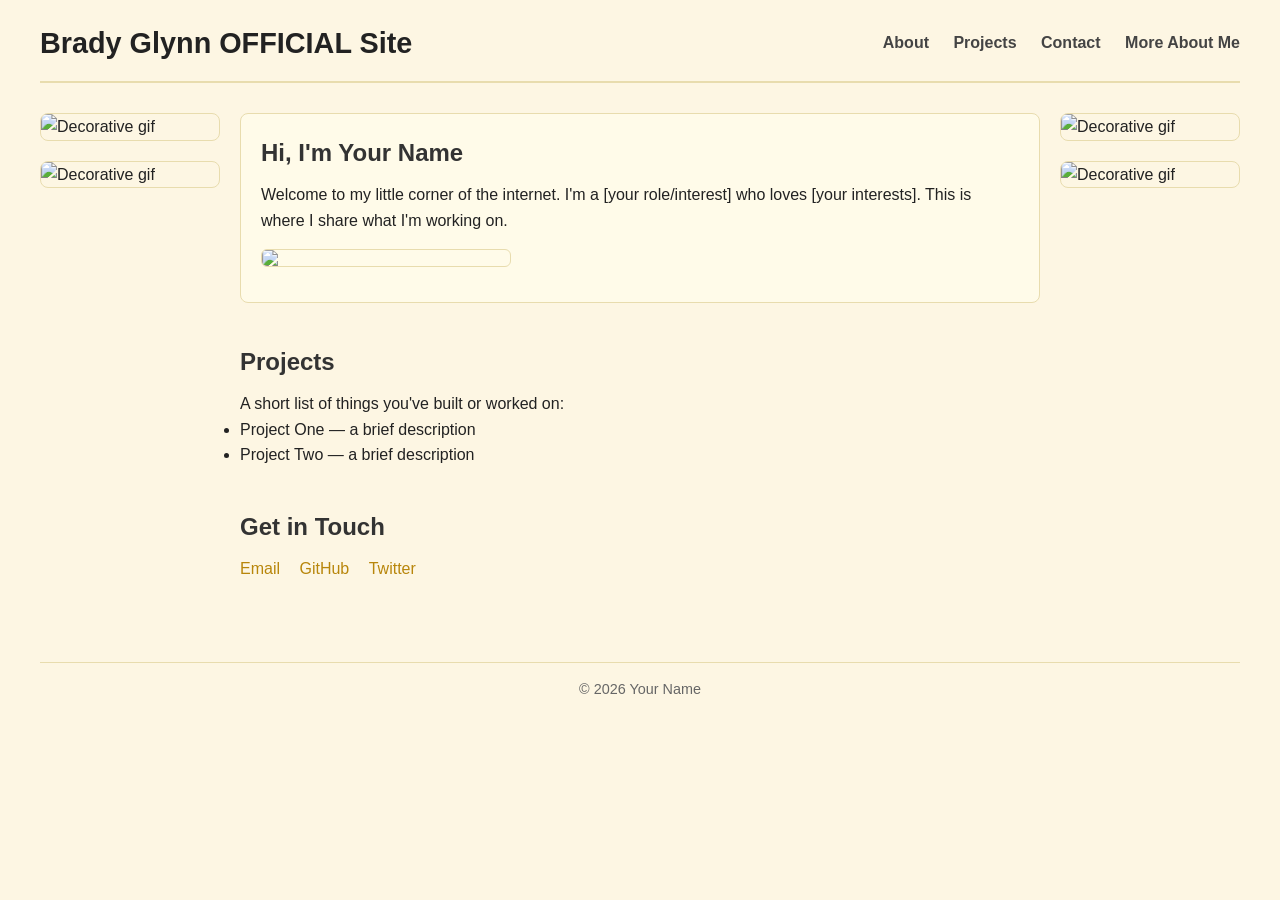
==== index.html @ b8e96372 "Update index.html" ====
<!DOCTYPE html>
<html lang="en">
<head>
  <meta charset="UTF-8">
  <meta name="viewport" content="width=device-width, initial-scale=1.0">
  <title>Brady Glynn OFFICIAL Site</title>
  <style>
    * {
      margin: 0;
      padding: 0;
      box-sizing: border-box;
    }
    body {
      font-family: Arial, Helvetica, sans-serif;
      line-height: 1.6;
      color: #222;
      background-color: #fdf6e3;
      padding: 20px;
    }
    header {
      max-width: 1200px;
      margin: 0 auto 30px auto;
      display: flex;
      justify-content: space-between;
      align-items: center;
      border-bottom: 2px solid #e8dcae;
      padding-bottom: 15px;
    }
    header h1 {
      font-size: 1.8em;
    }
    nav a {
      margin-left: 20px;
      text-decoration: none;
      color: #444;
      font-weight: bold;
    }
    nav a:hover {
      color: #b8860b;
    }

    /* Page layout: side gif rail + main content + side gif rail */
    .page-layout {
      max-width: 1200px;
      margin: 0 auto;
      display: flex;
      align-items: flex-start;
      gap: 20px;
    }

    .side-gifs {
      flex: 0 0 180px;
      display: flex;
      flex-direction: column;
      gap: 20px;
      position: sticky;
      top: 20px;
    }

    .side-gifs img {
      width: 100%;
      height: auto;
      border-radius: 8px;
      border: 1px solid #e8dcae;
    }

    /* Hide side gif rails on narrow screens so content stays readable */
    @media (max-width: 900px) {
      .side-gifs {
        display: none;
      }
    }

    main {
      flex: 1 1 auto;
      max-width: 800px;
      margin: 0 auto;
    }
    section {
      margin-bottom: 40px;
    }
    section h2 {
      margin-bottom: 10px;
      color: #333;
    }
    .intro {
      background-color: #fffbe9;
      border: 1px solid #e8dcae;
      border-radius: 8px;
      padding: 20px;
    }
    .intro-gif {
      display: block;
      max-width: 250px;
      width: 100%;
      height: auto;
      border-radius: 6px;
      margin: 15px 0;
      border: 1px solid #e8dcae;
    }
    .links a {
      display: inline-block;
      margin-right: 15px;
      color: #b8860b;
      text-decoration: none;
    }
    .links a:hover {
      text-decoration: underline;
    }
    footer {
      max-width: 1200px;
      margin: 40px auto 0 auto;
      font-size: 0.9em;
      color: #666;
      text-align: center;
      border-top: 1px solid #e8dcae;
      padding-top: 15px;
    }
  </style>
</head>
<body>
  <header>
    <h1>Brady Glynn OFFICIAL Site</h1>
    <nav>
      <a href="#about">About</a>
      <a href="#projects">Projects</a>
      <a href="#contact">Contact</a>
      <a href="about.html">More About Me</a>
    </nav>
  </header>

  <div class="page-layout">

    <!-- Left side gif rail -->
    <aside class="side-gifs">
      <!-- Replace src with your own direct .gif link -->
      <img src="https://media1.giphy.com/media/v1.Y2lkPTc5MGI3NjExdzJmbXE1ZGxidmo0eHIyMmN2MDN4MWczNnJ3cjFlbHh6NHFtMjR3eCZlcD12MV9pbnRlcm5hbF9naWZfYnlfaWQmY3Q9Zw/k1nQG140kYnqXHb9ix/giphy.gif" alt="Decorative gif">
      <img src="https://media1.giphy.com/media/v1.Y2lkPTc5MGI3NjExdTBjaW9iZGNxcGJrc2hja3BnZ3MzdHRreHZienc5NnF2Z2wwaG56cSZlcD12MV9pbnRlcm5hbF9naWZfYnlfaWQmY3Q9Zw/IfPE0x5gfa5ctKpph6/giphy.gif" alt="Decorative gif">
    </aside>

    <main>
      <section id="about" class="intro">
        <h2>Hi, I'm Your Name</h2>
        <p>Welcome to my little corner of the internet. I'm a [your role/interest] who loves [your interests]. This is where I share what I'm working on.</p>
        <img class="intro-gif" src="https://media1.giphy.com/media/v1.Y2lkPTc5MGI3NjExdTBjaW9iZGNxcGJrc2hja3BnZ3MzdHRreHZienc5NnF2Z2wwaG56cSZlcD12MV9pbnRlcm5hbF9naWZfYnlfaWQmY3Q9Zw/IfPE0x5gfa5ctKpph6/giphy.gif">
      </section>
      <section id="projects">
        <h2>Projects</h2>
        <p>A short list of things you've built or worked on:</p>
        <ul>
          <li>Project One — a brief description</li>
          <li>Project Two — a brief description</li>
        </ul>
      </section>
      <section id="contact">
        <h2>Get in Touch</h2>
        <div class="links">
          <a href="mailto:you@example.com">Email</a>
          <a href="https://github.com/yourusername" target="_blank">GitHub</a>
          <a href="https://twitter.com/yourusername" target="_blank">Twitter</a>
        </div>
      </section>
    </main>

    <!-- Right side gif rail -->
    <aside class="side-gifs">
      <!-- Replace src with your own direct .gif link -->
      <img src="https://media2.giphy.com/media/v1.Y2lkPTc5MGI3NjExenA0bjdjMWRjNTdnNjRnc3pmdnB6d2k3cDM1cDdtdGQ1NDA3djJraiZlcD12MV9pbnRlcm5hbF9naWZfYnlfaWQmY3Q9Zw/KkkfClXBfpM0uIOZkm/giphy.gif" alt="Decorative gif">
      <img src="https://media0.giphy.com/media/v1.Y2lkPTc5MGI3NjExbXJocm5oa3gwaml1dmxsMnZ5ODMzMHIyeTlxcjZpeTdzY2U3bzQ0OCZlcD12MV9pbnRlcm5hbF9naWZfYnlfaWQmY3Q9Zw/e8DozfzO53Q1TPUr6B/giphy.gif" alt="Decorative gif">
    </aside>

  </div>

  <footer>
    <p>&copy; 2026 Your Name</p>
  </footer>
  <script>
    // Your JavaScript goes here
  </script>
</body>
</html>
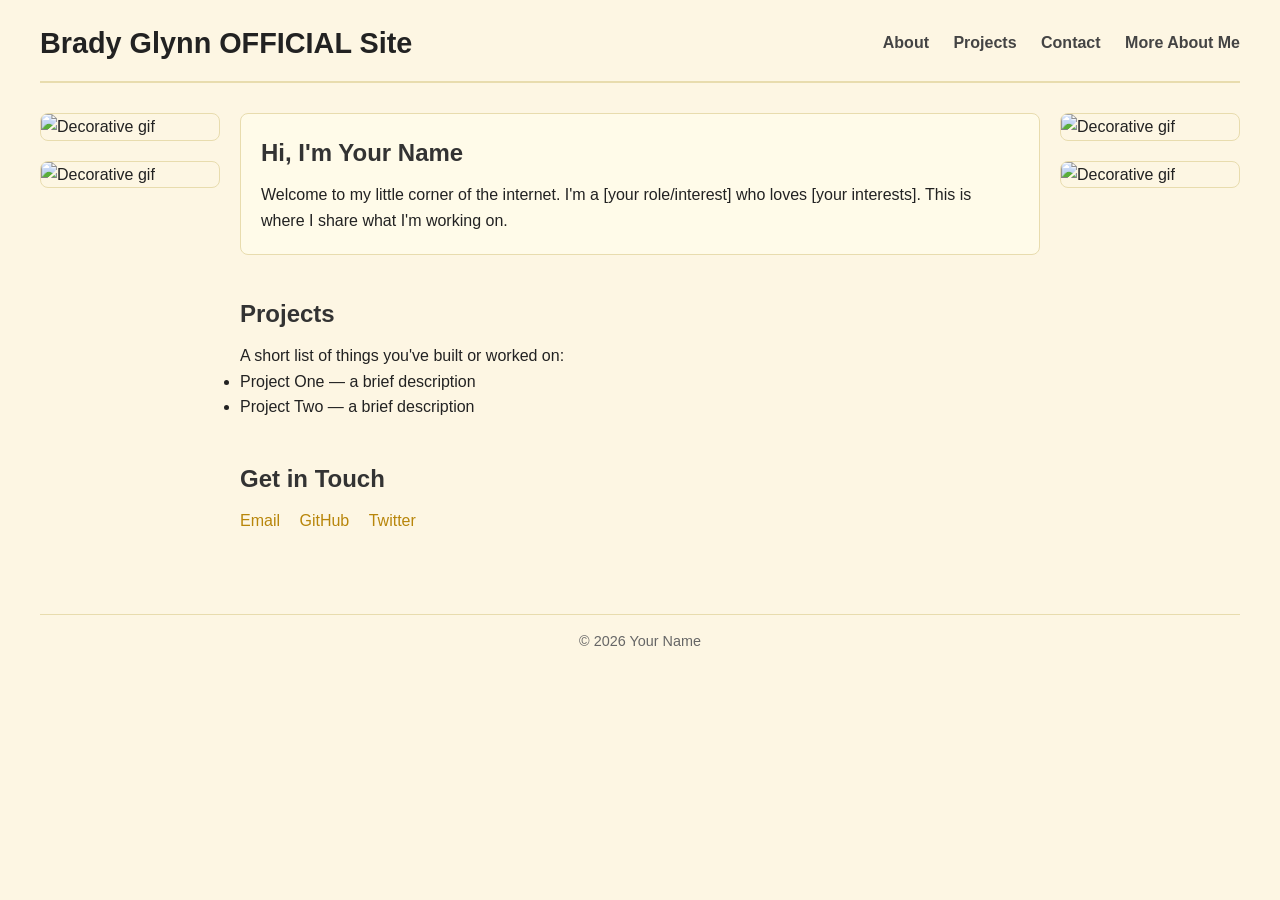
==== commit 7dda1025: "Update index.html" ====
--- a/index.html
+++ b/index.html
@@ -142,7 +142,6 @@
       <section id="about" class="intro">
         <h2>Hi, I'm Your Name</h2>
         <p>Welcome to my little corner of the internet. I'm a [your role/interest] who loves [your interests]. This is where I share what I'm working on.</p>
-        <img class="intro-gif" src="https://media1.giphy.com/media/v1.Y2lkPTc5MGI3NjExdTBjaW9iZGNxcGJrc2hja3BnZ3MzdHRreHZienc5NnF2Z2wwaG56cSZlcD12MV9pbnRlcm5hbF9naWZfYnlfaWQmY3Q9Zw/IfPE0x5gfa5ctKpph6/giphy.gif">
       </section>
       <section id="projects">
         <h2>Projects</h2>
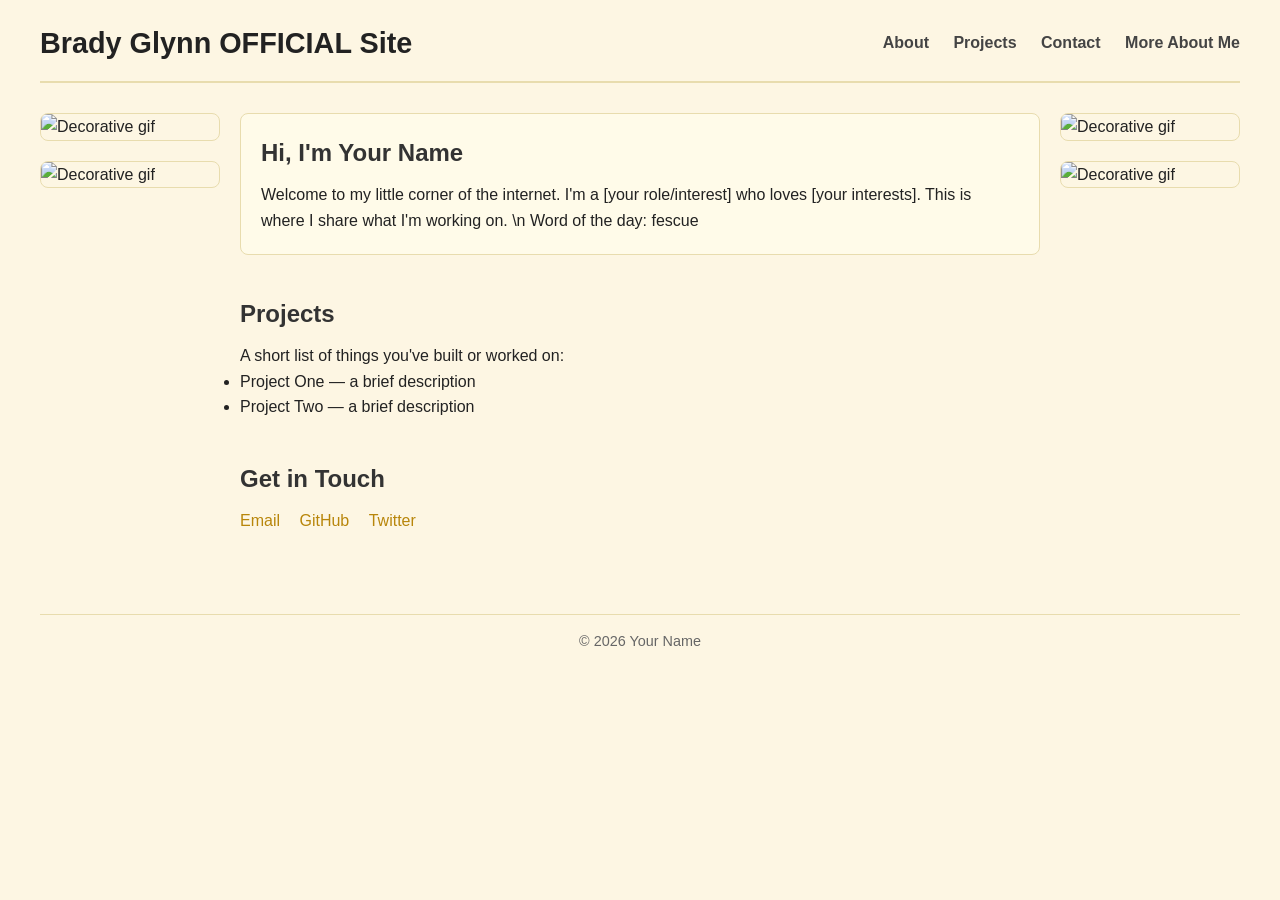
==== commit 7b16d691: "Update index.html" ====
--- a/index.html
+++ b/index.html
@@ -141,7 +141,7 @@
     <main>
       <section id="about" class="intro">
         <h2>Hi, I'm Your Name</h2>
-        <p>Welcome to my little corner of the internet. I'm a [your role/interest] who loves [your interests]. This is where I share what I'm working on.</p>
+        <p>Welcome to my little corner of the internet. I'm a [your role/interest] who loves [your interests]. This is where I share what I'm working on. \n Word of the day: fescue</p>
       </section>
       <section id="projects">
         <h2>Projects</h2>
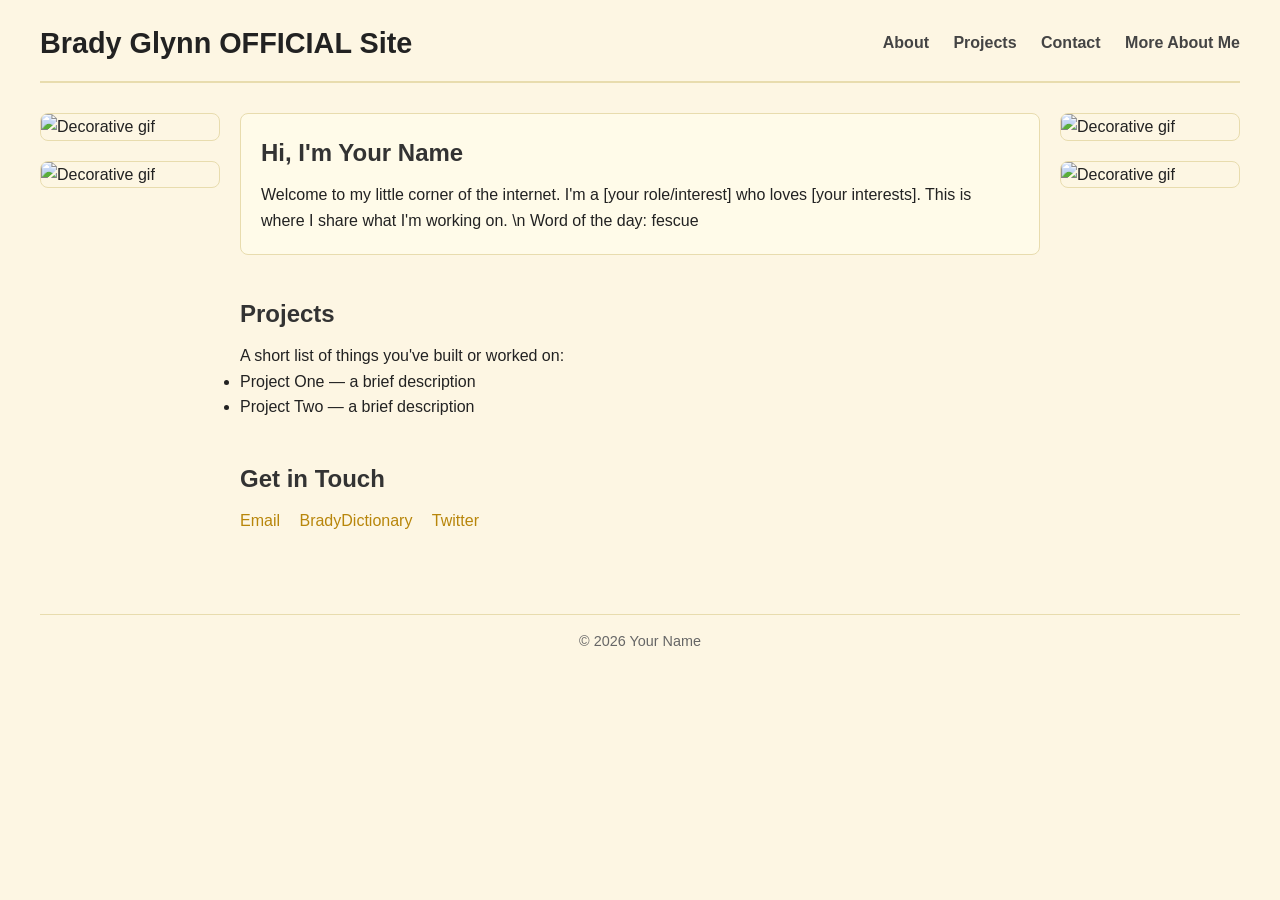
==== commit 98359a94: "Update index.html" ====
--- a/index.html
+++ b/index.html
@@ -155,7 +155,7 @@
         <h2>Get in Touch</h2>
         <div class="links">
           <a href="mailto:you@example.com">Email</a>
-          <a href="https://github.com/yourusername" target="_blank">GitHub</a>
+          <a href="https://bradyongithub.github.io/BradySite/index.html" target="_blank">BradyDictionary</a>
           <a href="https://twitter.com/yourusername" target="_blank">Twitter</a>
         </div>
       </section>
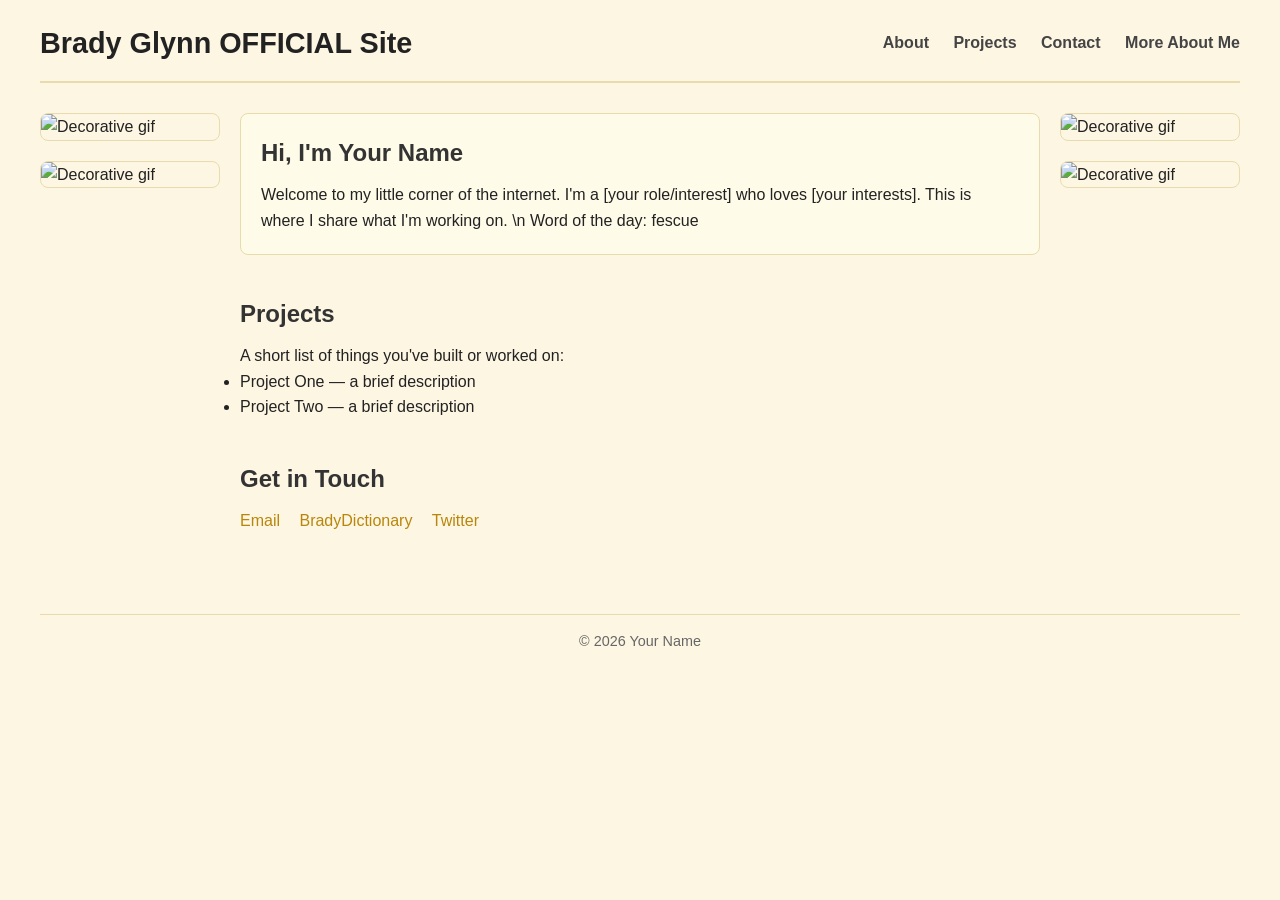
==== commit 82c09d32: "Update index.html" ====
--- a/index.html
+++ b/index.html
@@ -155,7 +155,7 @@
         <h2>Get in Touch</h2>
         <div class="links">
           <a href="mailto:you@example.com">Email</a>
-          <a href="https://bradyongithub.github.io/BradySite/index.html" target="_blank">BradyDictionary</a>
+          <a href="https://bradyongithub.github.io/BradySite/bradysdictionary.html" target="_blank">BradyDictionary</a>
           <a href="https://twitter.com/yourusername" target="_blank">Twitter</a>
         </div>
       </section>
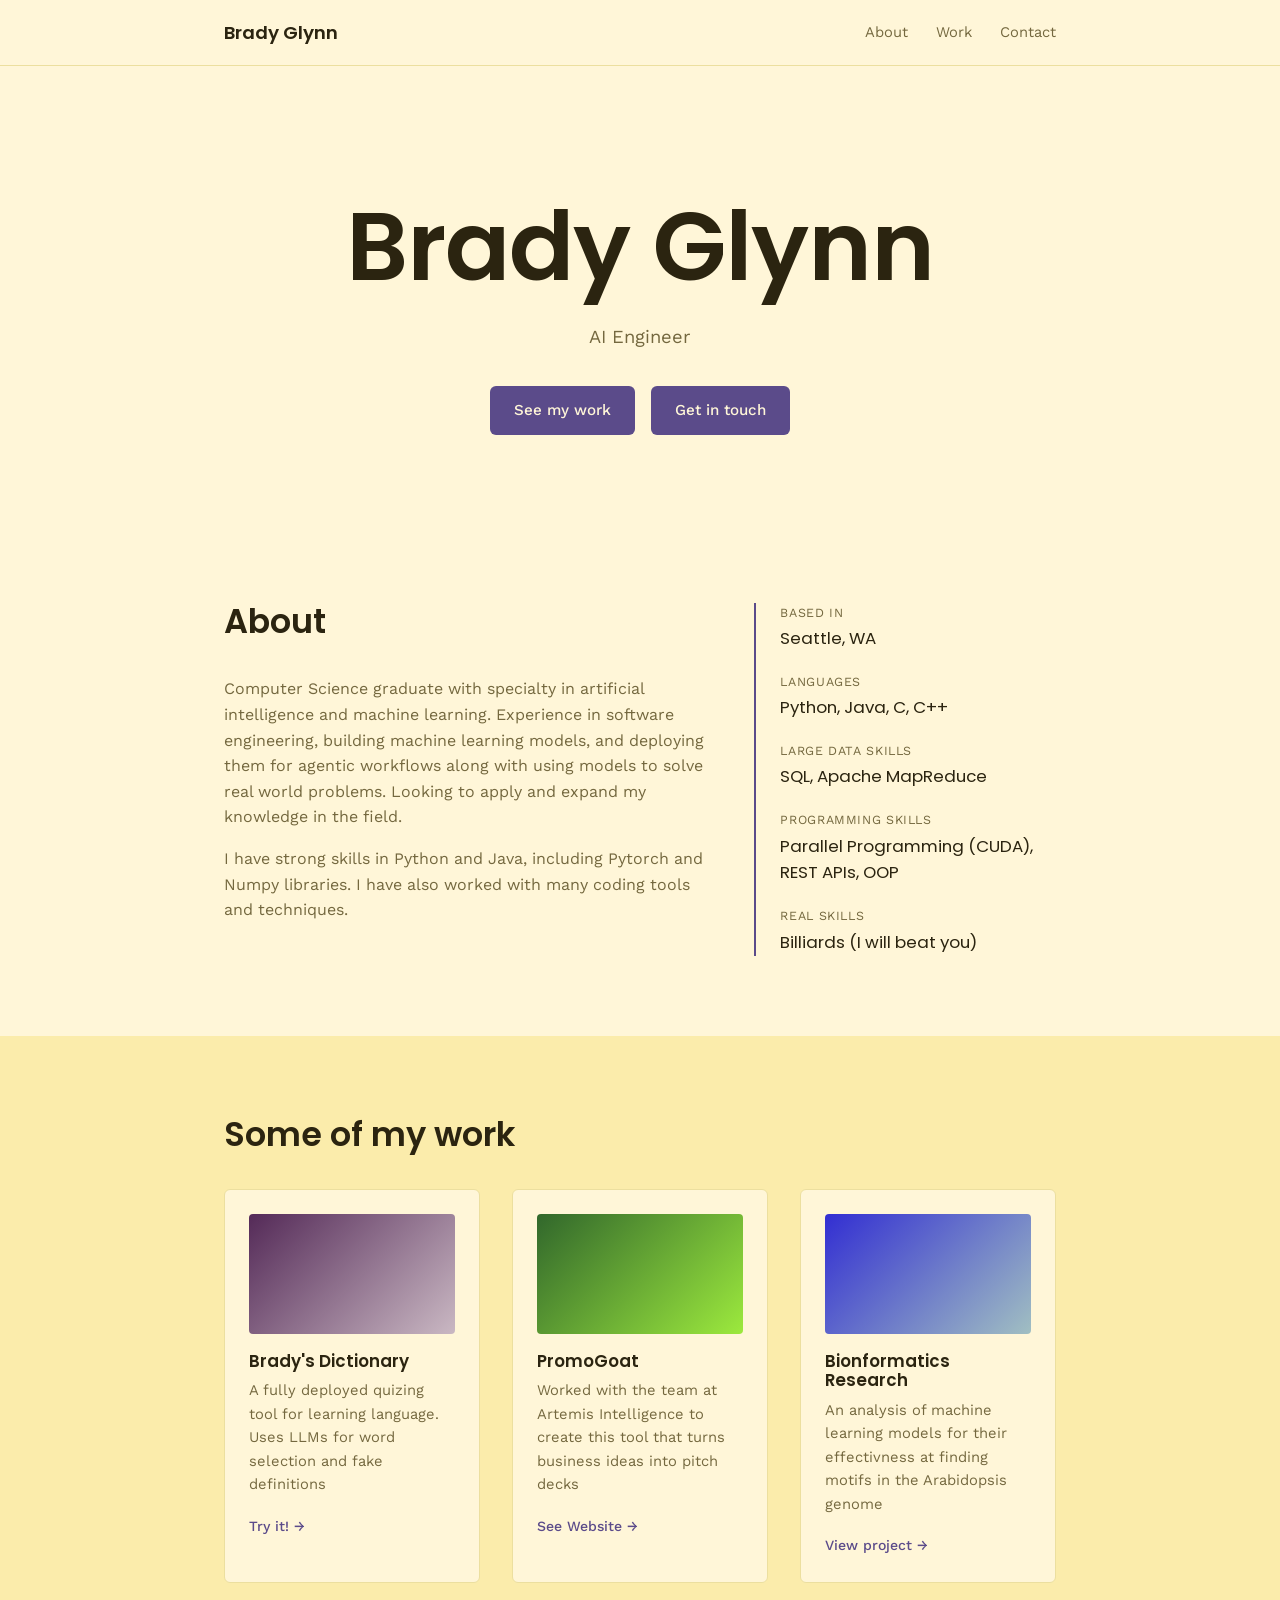
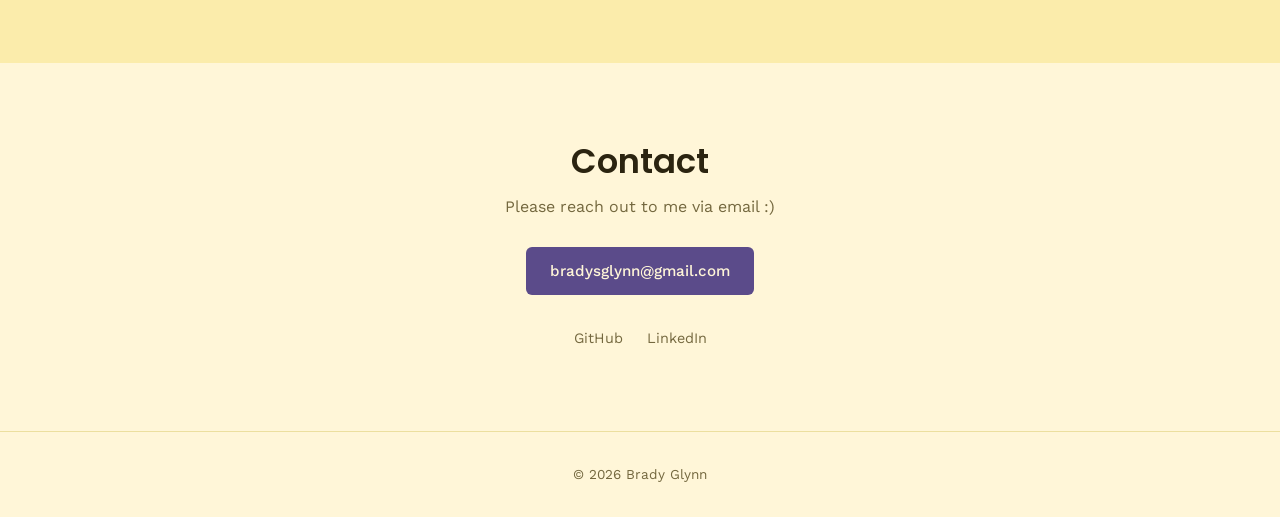
==== commit eb936027: "Edited site and added new questions" ====
--- a/index.html
+++ b/index.html
@@ -3,178 +3,134 @@
 <head>
   <meta charset="UTF-8">
   <meta name="viewport" content="width=device-width, initial-scale=1.0">
-  <title>Brady Glynn OFFICIAL Site</title>
-  <style>
-    * {
-      margin: 0;
-      padding: 0;
-      box-sizing: border-box;
-    }
-    body {
-      font-family: Arial, Helvetica, sans-serif;
-      line-height: 1.6;
-      color: #222;
-      background-color: #fdf6e3;
-      padding: 20px;
-    }
-    header {
-      max-width: 1200px;
-      margin: 0 auto 30px auto;
-      display: flex;
-      justify-content: space-between;
-      align-items: center;
-      border-bottom: 2px solid #e8dcae;
-      padding-bottom: 15px;
-    }
-    header h1 {
-      font-size: 1.8em;
-    }
-    nav a {
-      margin-left: 20px;
-      text-decoration: none;
-      color: #444;
-      font-weight: bold;
-    }
-    nav a:hover {
-      color: #b8860b;
-    }
-
-    /* Page layout: side gif rail + main content + side gif rail */
-    .page-layout {
-      max-width: 1200px;
-      margin: 0 auto;
-      display: flex;
-      align-items: flex-start;
-      gap: 20px;
-    }
-
-    .side-gifs {
-      flex: 0 0 180px;
-      display: flex;
-      flex-direction: column;
-      gap: 20px;
-      position: sticky;
-      top: 20px;
-    }
-
-    .side-gifs img {
-      width: 100%;
-      height: auto;
-      border-radius: 8px;
-      border: 1px solid #e8dcae;
-    }
-
-    /* Hide side gif rails on narrow screens so content stays readable */
-    @media (max-width: 900px) {
-      .side-gifs {
-        display: none;
-      }
-    }
-
-    main {
-      flex: 1 1 auto;
-      max-width: 800px;
-      margin: 0 auto;
-    }
-    section {
-      margin-bottom: 40px;
-    }
-    section h2 {
-      margin-bottom: 10px;
-      color: #333;
-    }
-    .intro {
-      background-color: #fffbe9;
-      border: 1px solid #e8dcae;
-      border-radius: 8px;
-      padding: 20px;
-    }
-    .intro-gif {
-      display: block;
-      max-width: 250px;
-      width: 100%;
-      height: auto;
-      border-radius: 6px;
-      margin: 15px 0;
-      border: 1px solid #e8dcae;
-    }
-    .links a {
-      display: inline-block;
-      margin-right: 15px;
-      color: #b8860b;
-      text-decoration: none;
-    }
-    .links a:hover {
-      text-decoration: underline;
-    }
-    footer {
-      max-width: 1200px;
-      margin: 40px auto 0 auto;
-      font-size: 0.9em;
-      color: #666;
-      text-align: center;
-      border-top: 1px solid #e8dcae;
-      padding-top: 15px;
-    }
-  </style>
+  <title>Brady Glynn Website</title>
+  <link rel="preconnect" href="https://fonts.googleapis.com">
+  <link href="https://fonts.googleapis.com/css2?family=Poppins:wght@600;700&family=Work+Sans:wght@400;500;600&display=swap" rel="stylesheet">
+  <link rel="stylesheet" href="indexstyle.css">
 </head>
 <body>
-  <header>
-    <h1>Brady Glynn OFFICIAL Site</h1>
-    <nav>
-      <a href="#about">About</a>
-      <a href="#projects">Projects</a>
-      <a href="#contact">Contact</a>
-      <a href="about.html">More About Me</a>
-    </nav>
+
+  <!-- Header / Navigation -->
+  <header class="site-header">
+    <div class="wrap header-inner">
+      <a href="#top" class="logo">Brady Glynn</a>
+      <nav class="nav">
+        <a href="#about">About</a>
+        <a href="#work">Work</a>
+        <a href="#contact">Contact</a>
+      </nav>
+    </div>
   </header>
 
-  <div class="page-layout">
+  <!-- Hero -->
+  <section id="top" class="hero">
+    <div class="wrap">
+      <p class="eyebrow"></p>
+      <h1>Brady Glynn</h1>
+      <p class="hero-tagline">AI Engineer</p>
+      <div class="hero-actions">
+        <a href="#work" class="btn btn-primary">See my work</a>
+        <a href="#contact" class="btn btn-primary">Get in touch</a>
+      </div>
+    </div>
+  </section>
 
-    <!-- Left side gif rail -->
-    <aside class="side-gifs">
-      <!-- Replace src with your own direct .gif link -->
-      <img src="https://media1.giphy.com/media/v1.Y2lkPTc5MGI3NjExdzJmbXE1ZGxidmo0eHIyMmN2MDN4MWczNnJ3cjFlbHh6NHFtMjR3eCZlcD12MV9pbnRlcm5hbF9naWZfYnlfaWQmY3Q9Zw/k1nQG140kYnqXHb9ix/giphy.gif" alt="Decorative gif">
-      <img src="https://media1.giphy.com/media/v1.Y2lkPTc5MGI3NjExdTBjaW9iZGNxcGJrc2hja3BnZ3MzdHRreHZienc5NnF2Z2wwaG56cSZlcD12MV9pbnRlcm5hbF9naWZfYnlfaWQmY3Q9Zw/IfPE0x5gfa5ctKpph6/giphy.gif" alt="Decorative gif">
-    </aside>
+  <!-- About -->
+  <section id="about" class="section">
+    <div class="wrap about-grid">
+      <div class="about-text">
+        <h2>About</h2>
+        <p>
+          Computer Science graduate with specialty in artificial intelligence and machine learning. 
+          Experience in software engineering, building machine learning models, and deploying them 
+          for agentic workflows along with using models to solve real world problems. Looking to apply 
+          and expand my knowledge in the field.
+        </p>
+        <p>
+          I have strong skills in Python and Java, including Pytorch and Numpy libraries. I have 
+          also worked with many coding tools and techniques.
+        </p>
+      </div>
+      <div class="about-facts">
+        <div class="fact">
+          <span class="fact-label">Based in</span>
+          <span class="fact-value">Seattle, WA</span>
+        </div>
+        <div class="fact">
+          <span class="fact-label">Languages</span>
+          <span class="fact-value">Python, Java, C, C++</span>
+        </div>
+        <div class="fact">
+          <span class="fact-label">Large Data Skills</span>
+          <span class="fact-value">SQL, Apache MapReduce</span>
+        </div>
+        <div class="fact">
+          <span class="fact-label">Programming Skills</span>
+          <span class="fact-value">Parallel Programming (CUDA), REST APIs, OOP</span>
+        </div>
+        <div class="fact">
+          <span class="fact-label">Real Skills</span>
+          <span class="fact-value">Billiards (I will beat you)</span>
+        </div>
+      </div>
+    </div>
+  </section>
 
-    <main>
-      <section id="about" class="intro">
-        <h2>Hi, I'm Your Name</h2>
-        <p>Welcome to my little corner of the internet. I'm a [your role/interest] who loves [your interests]. This is where I share what I'm working on. \n Word of the day: fescue</p>
-      </section>
-      <section id="projects">
-        <h2>Projects</h2>
-        <p>A short list of things you've built or worked on:</p>
-        <ul>
-          <li>Project One — a brief description</li>
-          <li>Project Two — a brief description</li>
-        </ul>
-      </section>
-      <section id="contact">
-        <h2>Get in Touch</h2>
-        <div class="links">
-          <a href="mailto:you@example.com">Email</a>
-          <a href="https://bradyongithub.github.io/BradySite/bradysdictionary.html" target="_blank">BradyDictionary</a>
-          <a href="https://twitter.com/yourusername" target="_blank">Twitter</a>
-        </div>
-      </section>
-    </main>
+  <!-- Work -->
+  <section id="work" class="section section-alt">
+    <div class="wrap">
+      <h2>Some of my work</h2>
+      <div class="project-grid">
 
-    <!-- Right side gif rail -->
-    <aside class="side-gifs">
-      <!-- Replace src with your own direct .gif link -->
-      <img src="https://media2.giphy.com/media/v1.Y2lkPTc5MGI3NjExenA0bjdjMWRjNTdnNjRnc3pmdnB6d2k3cDM1cDdtdGQ1NDA3djJraiZlcD12MV9pbnRlcm5hbF9naWZfYnlfaWQmY3Q9Zw/KkkfClXBfpM0uIOZkm/giphy.gif" alt="Decorative gif">
-      <img src="https://media0.giphy.com/media/v1.Y2lkPTc5MGI3NjExbXJocm5oa3gwaml1dmxsMnZ5ODMzMHIyeTlxcjZpeTdzY2U3bzQ0OCZlcD12MV9pbnRlcm5hbF9naWZfYnlfaWQmY3Q9Zw/e8DozfzO53Q1TPUr6B/giphy.gif" alt="Decorative gif">
-    </aside>
+        <article class="project-card">
+          <div class="project-thumb1" aria-hidden="true"></div>
+          <h3>Brady's Dictionary</h3>
+          <p>A fully deployed quizing tool for learning language. Uses LLMs for word selection and fake definitions</p>
+          <a href="bradysdictionary.html" class="project-link">Try it! &rarr;</a>
+        </article>
 
-  </div>
+        <article class="project-card">
+          <div class="project-thumb2" aria-hidden="true"></div>
+          <h3>PromoGoat</h3>
+          <p>Worked with the team at Artemis Intelligence to create this tool that turns business ideas into pitch decks</p>
+          <a href="https://promogoat.ai" class="project-link">See Website &rarr;</a>
+        </article>
 
-  <footer>
-    <p>&copy; 2026 Your Name</p>
+        <article class="project-card">
+          <div class="project-thumb3" aria-hidden="true"></div>
+          <h3>Bionformatics Research</h3>
+          <p>An analysis of machine learning models for their effectivness at finding motifs in the Arabidopsis genome</p>
+          <a href="https://github.com/BradyOnGitHub/BioInformatics/blob/main/cs525_project_brady_shoning_hinderer.ipynb" class="project-link">View project &rarr;</a>
+        </article>
+
+      </div>
+    </div>
+  </section>
+
+  <!-- Contact -->
+  <section id="contact" class="section contact">
+    <div class="wrap">
+      <h2>Contact</h2>
+      <p class="contact-text">
+        Please reach out to me via email :)
+      </p>
+      <a href="mailto:bradysglynn@gmail.com" class="btn btn-primary">bradysglynn@gmail.com</a>
+      <div class="social-links">
+        <a href="https://github.com/BradyOnGitHub">GitHub</a>
+        <a href="https://www.linkedin.com/in/brady-glynn-473033216/">LinkedIn</a>
+      </div>
+    </div>
+  </section>
+
+  <footer class="site-footer">
+    <div class="wrap">
+      <p>&copy; <span id="year"></span> Brady Glynn</p>
+    </div>
   </footer>
+
   <script>
-    // Your JavaScript goes here
+    document.getElementById('year').textContent = new Date().getFullYear();
   </script>
+
 </body>
 </html>
--- a/indexstyle.css
+++ b/indexstyle.css
@@ -0,0 +1,332 @@
+/* ---------- Design tokens ---------- */
+:root {
+  --bg: #fff6d8;
+  --bg-alt: #fbecab;
+  --ink: #2b2410;
+  --ink-soft: #74683f;
+  --accent: #5b4b8a;
+  --accent-ink: #fff6d8;
+  --line: #ecdf9f;
+  --radius: 6px;
+  --max-width: 880px;
+
+  --font-display: "Poppins", -apple-system, BlinkMacSystemFont, sans-serif;
+  --font-body: "Work Sans", -apple-system, BlinkMacSystemFont, sans-serif;
+}
+
+/* ---------- Reset ---------- */
+* { box-sizing: border-box; margin: 0; padding: 0; }
+
+html { scroll-behavior: smooth; }
+
+body {
+  font-family: var(--font-body);
+  color: var(--ink);
+  background: var(--bg);
+  line-height: 1.6;
+  -webkit-font-smoothing: antialiased;
+}
+
+img { max-width: 100%; display: block; }
+
+a {
+  color: inherit;
+  text-decoration: none;
+}
+
+h1, h2, h3 {
+  font-family: var(--font-display);
+  font-weight: 600;
+  line-height: 1.15;
+}
+
+.wrap {
+  max-width: var(--max-width);
+  margin: 0 auto;
+  padding: 0 1.5rem;
+}
+
+/* Visible keyboard focus */
+a:focus-visible,
+button:focus-visible {
+  outline: 2px solid var(--accent);
+  outline-offset: 3px;
+}
+
+/* ---------- Header ---------- */
+.site-header {
+  position: sticky;
+  top: 0;
+  background: #fff6d8;
+  backdrop-filter: blur(6px);
+  border-bottom: 1px solid var(--line);
+  z-index: 10;
+}
+
+.header-inner {
+  display: flex;
+  align-items: center;
+  justify-content: space-between;
+  padding-top: 1.1rem;
+  padding-bottom: 1.1rem;
+}
+
+.logo {
+  font-family: var(--font-display);
+  font-weight: 600;
+  font-size: 1.15rem;
+}
+
+.nav {
+  display: flex;
+  gap: 1.75rem;
+}
+
+.nav a {
+  font-size: 0.92rem;
+  color: var(--ink-soft);
+  transition: color 0.15s ease;
+}
+
+.nav a:hover { color: var(--ink); }
+
+/* ---------- Hero ---------- */
+.hero {
+  padding: 7rem 0 5.5rem;
+  text-align: center;
+}
+
+.eyebrow {
+  font-size: 0.85rem;
+  letter-spacing: 0.06em;
+  text-transform: uppercase;
+  color: var(--accent);
+  font-weight: 500;
+  margin-bottom: 0.9rem;
+}
+
+.hero h1 {
+  font-size: clamp(3.4rem, 9vw, 6rem);
+  letter-spacing: -0.01em;
+  margin-bottom: 1.2rem;
+}
+
+.hero-tagline {
+  font-size: 1.15rem;
+  color: var(--ink-soft);
+  max-width: 34ch;
+  margin: 0 auto 2.2rem;
+}
+
+.hero-actions {
+  display: flex;
+  gap: 1rem;
+  flex-wrap: wrap;
+  justify-content: center;
+}
+
+/* ---------- Buttons ---------- */
+.btn {
+  display: inline-block;
+  padding: 0.75rem 1.5rem;
+  border-radius: var(--radius);
+  font-size: 0.95rem;
+  font-weight: 500;
+  transition: transform 0.15s ease, background 0.15s ease, border-color 0.15s ease;
+}
+
+.btn-primary {
+  background: var(--accent);
+  color: var(--accent-ink);
+}
+
+.btn-primary:hover {
+  transform: translateY(-1px);
+  background: #345a53;
+}
+
+.btn-ghost {
+  border: 1px solid var(--line);
+  color: var(--ink);
+}
+
+.btn-ghost:hover {
+  border-color: var(--accent);
+  color: var(--accent);
+}
+
+/* ---------- Sections ---------- */
+.section {
+  padding: 5rem 0;
+}
+
+.section-alt {
+  background: var(--bg-alt);
+}
+
+.section h2 {
+  font-size: clamp(1.6rem, 3vw, 2.1rem);
+  margin-bottom: 2.2rem;
+}
+
+/* ---------- About ---------- */
+.about-grid {
+  display: grid;
+  grid-template-columns: 1.6fr 1fr;
+  gap: 3rem;
+}
+
+.about-text p {
+  color: var(--ink-soft);
+  margin-bottom: 1rem;
+  max-width: 60ch;
+}
+
+.about-facts {
+  display: flex;
+  flex-direction: column;
+  gap: 1.25rem;
+  border-left: 2px solid var(--accent);
+  padding-left: 1.5rem;
+}
+
+.fact {
+  display: flex;
+  flex-direction: column;
+  gap: 0.15rem;
+}
+
+.fact-label {
+  font-size: 0.78rem;
+  text-transform: uppercase;
+  letter-spacing: 0.05em;
+  color: var(--ink-soft);
+}
+
+.fact-value {
+  font-family: var(--font-display);
+  font-size: 1.05rem;
+}
+
+/* ---------- Work / Projects ---------- */
+.project-grid {
+  display: grid;
+  grid-template-columns: repeat(auto-fit, minmax(220px, 1fr));
+  gap: 2rem;
+}
+
+.project-card {
+  background: var(--bg);
+  border: 1px solid var(--line);
+  border-radius: var(--radius);
+  padding: 1.5rem;
+  transition: transform 0.15s ease, box-shadow 0.15s ease;
+}
+
+.project-card:hover {
+  transform: translateY(-3px);
+  box-shadow: 0 8px 20px rgba(34, 38, 43, 0.06);
+}
+
+.project-thumb1 {
+  height: 120px;
+  border-radius: calc(var(--radius) - 2px);
+  margin-bottom: 1.1rem;
+  background: linear-gradient(135deg, #360641, #c0adbf);
+  opacity: 0.85;
+}
+
+.project-thumb2 {
+  height: 120px;
+  border-radius: calc(var(--radius) - 2px);
+  margin-bottom: 1.1rem;
+  background: linear-gradient(135deg, #0d4e0d, #8be722);
+  opacity: 0.85;
+}
+
+.project-thumb3 {
+  height: 120px;
+  border-radius: calc(var(--radius) - 2px);
+  margin-bottom: 1.1rem;
+  background: linear-gradient(135deg, #0e0bd1, #90b5be);
+  opacity: 0.85;
+}
+
+.project-card h3 {
+  font-size: 1.05rem;
+  margin-bottom: 0.5rem;
+}
+
+.project-card p {
+  font-size: 0.92rem;
+  color: var(--ink-soft);
+  margin-bottom: 1rem;
+}
+
+.project-link {
+  font-size: 0.88rem;
+  font-weight: 500;
+  color: var(--accent);
+}
+
+.project-link:hover { text-decoration: underline; }
+
+/* ---------- Contact ---------- */
+.contact {
+  text-align: center;
+}
+
+.contact h2 { margin-bottom: 0.75rem; }
+
+.contact-text {
+  color: var(--ink-soft);
+  max-width: 40ch;
+  margin: 0 auto 1.75rem;
+}
+
+.social-links {
+  display: flex;
+  justify-content: center;
+  gap: 1.5rem;
+  margin-top: 2rem;
+}
+
+.social-links a {
+  font-size: 0.9rem;
+  color: var(--ink-soft);
+}
+
+.social-links a:hover { color: var(--accent); }
+
+/* ---------- Footer ---------- */
+.site-footer {
+  border-top: 1px solid var(--line);
+  padding: 2rem 0;
+}
+
+.site-footer p {
+  font-size: 0.85rem;
+  color: var(--ink-soft);
+  text-align: center;
+}
+
+/* ---------- Responsive ---------- */
+@media (max-width: 700px) {
+  .about-grid {
+    grid-template-columns: 1fr;
+  }
+
+  .nav {
+    gap: 1.1rem;
+  }
+
+  .hero {
+    padding: 4.5rem 0 3.5rem;
+  }
+}
+
+/* ---------- Reduced motion ---------- */
+@media (prefers-reduced-motion: reduce) {
+  html { scroll-behavior: auto; }
+  * { transition: none !important; }
+}
